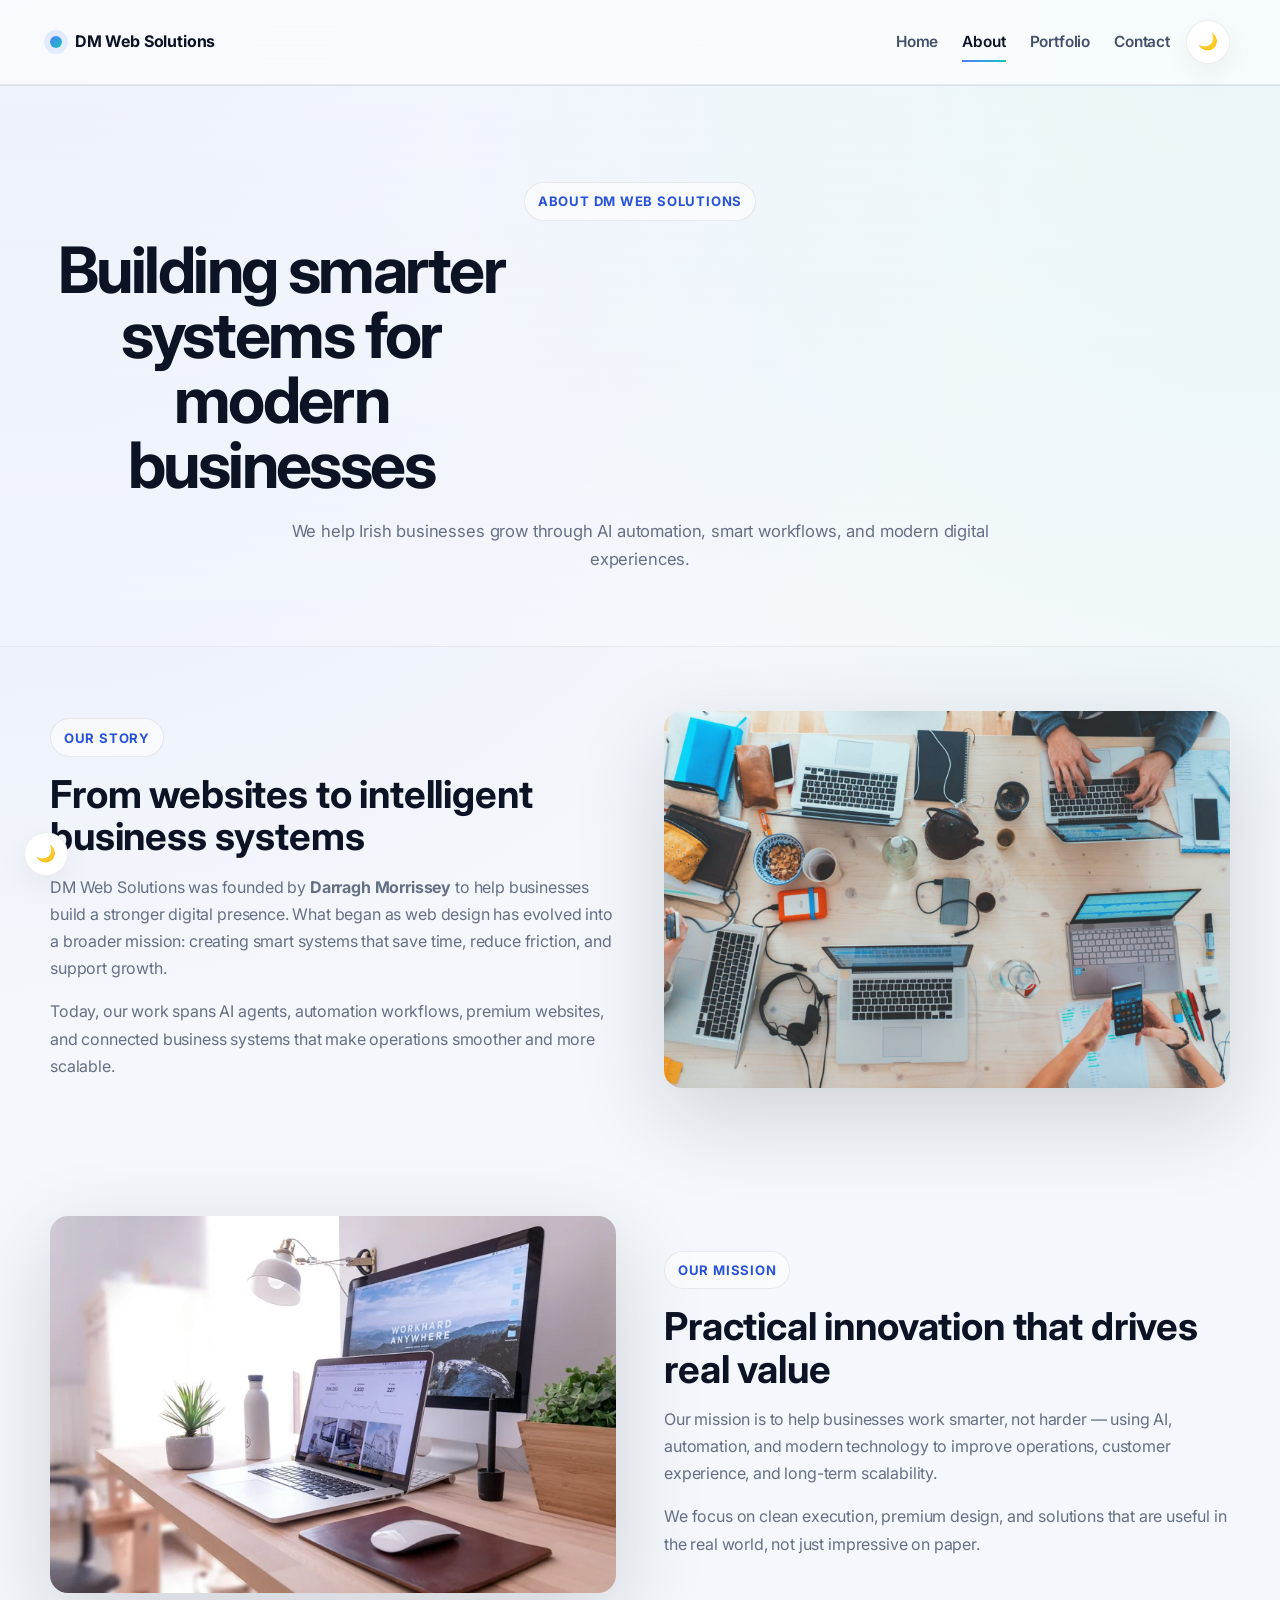
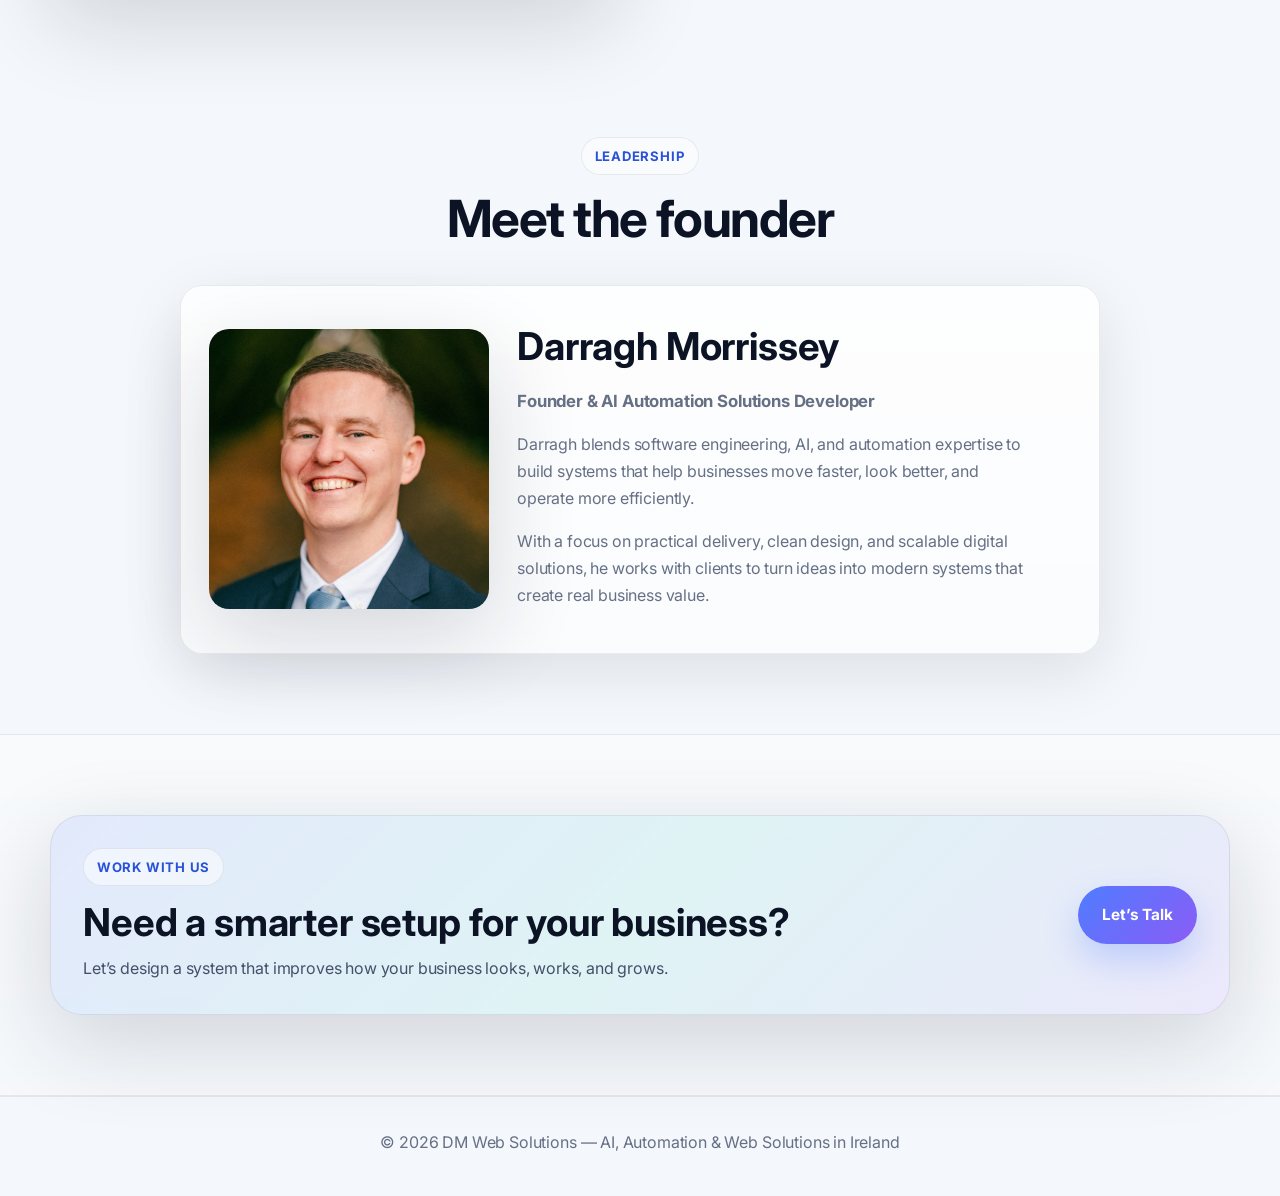
==== about.html @ f059a100 "Update branding and website content for AI automation positioning" ====
<!DOCTYPE html>
<html lang="en" data-theme="light">
<head>
  <meta charset="UTF-8" />
  <meta name="viewport" content="width=device-width, initial-scale=1.0" />
  <title>About | DM Web Solutions</title>
  <meta name="description" content="Learn more about DM Web Solutions and how we help businesses with AI automation, digital systems, and modern websites." />
  <link rel="stylesheet" href="styles/style.css" />
  <script defer src="scripts/main.js"></script>
</head>
<body>
  <div id="preloader"><div class="loader"></div></div>

  <header class="site-header" id="header">
    <div class="container nav-row">
      <a href="index.html" class="brand">
        <span class="logo-dot"></span>
        <strong>DM Web Solutions</strong>
      </a>

      <nav class="nav" id="nav">
        <a href="index.html">Home</a>
        <a href="about.html" class="active">About</a>
        <a href="portfolio.html">Portfolio</a>
        <a href="contact.html">Contact</a>
      </nav>

      <div class="nav-actions">
        <button class="theme-toggle" id="themeToggle" aria-label="Toggle theme">◐</button>
        <button class="nav-toggle" id="navToggle" aria-label="Open menu" aria-expanded="false">
          <span></span><span></span><span></span>
        </button>
      </div>
    </div>
  </header>

  <section class="about-hero subtle fade-in">
    <div class="container">
      <span class="eyebrow">About DM Web Solutions</span>
      <h1>Building smarter systems for modern businesses</h1>
      <p>
        We help Irish businesses grow through AI automation, smart workflows, and modern digital experiences.
      </p>
    </div>
  </section>

  <section class="about-section fade-in">
    <div class="about-text">
      <span class="section-kicker">Our Story</span>
      <h2>From websites to intelligent business systems</h2>
      <p>
        DM Web Solutions was founded by <strong>Darragh Morrissey</strong> to help businesses build a stronger digital presence.
        What began as web design has evolved into a broader mission: creating smart systems that save time, reduce friction,
        and support growth.
      </p>
      <p>
        Today, our work spans AI agents, automation workflows, premium websites, and connected business systems that make
        operations smoother and more scalable.
      </p>
    </div>
    <img src="images/web-solutions-team.png" alt="DM Web Solutions team working" />
  </section>

  <section class="about-section reverse fade-in">
    <div class="about-text">
      <span class="section-kicker">Our Mission</span>
      <h2>Practical innovation that drives real value</h2>
      <p>
        Our mission is to help businesses work smarter, not harder — using AI, automation, and modern technology to
        improve operations, customer experience, and long-term scalability.
      </p>
      <p>
        We focus on clean execution, premium design, and solutions that are useful in the real world, not just impressive on paper.
      </p>
    </div>
    <img src="images/web-solutions.png" alt="Workspace and digital systems" />
  </section>

  <section class="team-section fade-in">
    <div class="container">
      <div class="section-heading">
        <span class="section-kicker">Leadership</span>
        <h2 class="section-title">Meet the founder</h2>
      </div>

      <div class="founder-wrap">
        <div class="card founder-card">
          <img src="images/darragh1.jpg" alt="Darragh Morrissey" class="founder-photo" />

          <div class="founder-content">
            <h3>Darragh Morrissey</h3>
            <p class="founder-role"><strong>Founder & AI Automation Solutions Developer</strong></p>
            <p>
              Darragh blends software engineering, AI, and automation expertise to build systems that help businesses
              move faster, look better, and operate more efficiently.
            </p>
            <p>
              With a focus on practical delivery, clean design, and scalable digital solutions, he works with clients
              to turn ideas into modern systems that create real business value.
            </p>
          </div>
        </div>
      </div>
    </div>
  </section>

  <section class="cta subtle fade-in">
    <div class="container cta-row">
      <div>
        <span class="section-kicker">Work With Us</span>
        <h2>Need a smarter setup for your business?</h2>
        <p>Let’s design a system that improves how your business looks, works, and grows.</p>
      </div>
      <a href="contact.html" class="btn">Let’s Talk</a>
    </div>
  </section>

  <footer class="site-footer">
    <p>© <span id="year"></span> DM Web Solutions — AI, Automation & Web Solutions in Ireland</p>
  </footer>

  <button class="floating-theme" id="floatingTheme" title="Toggle theme">◐</button>
</body>
</html>
---- styles/style.css ----
@import url('https://fonts.googleapis.com/css2?family=Inter:wght@400;500;600;700;800&display=swap');

/* ---------------------------------
   Root Theme
----------------------------------- */
:root {
  --bg: #f4f7fb;
  --bg-elevated: rgba(255, 255, 255, 0.72);
  --surface: #ffffff;
  --surface-soft: #f7f9fc;
  --surface-strong: #eef3f9;
  --text: #0b1324;
  --text-soft: #44506a;
  --muted: #667085;
  --border: rgba(15, 23, 42, 0.08);
  --border-strong: rgba(15, 23, 42, 0.14);

  --primary: #4f7cff;
  --primary-strong: #2952d9;
  --secondary: #14c6b7;
  --accent: #8b5cf6;
  --danger: #ff5d5d;

  --glow: rgba(79, 124, 255, 0.18);
  --glow-strong: rgba(79, 124, 255, 0.28);

  --shadow-sm: 0 10px 30px rgba(16, 24, 40, 0.06);
  --shadow-md: 0 18px 60px rgba(16, 24, 40, 0.10);
  --shadow-lg: 0 28px 90px rgba(16, 24, 40, 0.16);

  --radius-sm: 14px;
  --radius-md: 22px;
  --radius-lg: 32px;

  --container: 1180px;
}

[data-theme="dark"] {
  --bg: #07111f;
  --bg-elevated: rgba(10, 18, 32, 0.78);
  --surface: #0d1728;
  --surface-soft: #101d32;
  --surface-strong: #16243c;
  --text: #edf3ff;
  --text-soft: #c7d3eb;
  --muted: #96a7c4;
  --border: rgba(255, 255, 255, 0.08);
  --border-strong: rgba(255, 255, 255, 0.14);

  --primary: #74a2ff;
  --primary-strong: #4f7cff;
  --secondary: #2ae2d0;
  --accent: #9d78ff;
  --danger: #ff7b7b;

  --glow: rgba(116, 162, 255, 0.18);
  --glow-strong: rgba(116, 162, 255, 0.32);

  --shadow-sm: 0 16px 40px rgba(0, 0, 0, 0.26);
  --shadow-md: 0 22px 70px rgba(0, 0, 0, 0.35);
  --shadow-lg: 0 30px 100px rgba(0, 0, 0, 0.44);
}

/* ---------------------------------
   Global Reset
----------------------------------- */
* {
  margin: 0;
  padding: 0;
  box-sizing: border-box;
}

html {
  scroll-behavior: smooth;
}

body {
  background:
    radial-gradient(circle at top left, rgba(79, 124, 255, 0.10), transparent 34%),
    radial-gradient(circle at top right, rgba(20, 198, 183, 0.10), transparent 28%),
    linear-gradient(180deg, var(--bg) 0%, var(--bg) 100%);
  color: var(--text);
  font-family: 'Inter', system-ui, -apple-system, BlinkMacSystemFont, 'Segoe UI', sans-serif;
  line-height: 1.7;
  letter-spacing: -0.01em;
  transition: background .35s ease, color .35s ease;
}

img {
  max-width: 100%;
  display: block;
  border-radius: 18px;
}

a {
  color: inherit;
  text-decoration: none;
}

button,
input,
textarea {
  font: inherit;
}

.container {
  width: min(100% - 2rem, var(--container));
  margin-inline: auto;
}

/* ---------------------------------
   Preloader
----------------------------------- */
#preloader {
  position: fixed;
  inset: 0;
  z-index: 9999;
  display: grid;
  place-items: center;
  background: var(--bg);
  transition: opacity .45s ease, visibility .45s ease;
}

#preloader.hide {
  opacity: 0;
  visibility: hidden;
}

.loader {
  width: 54px;
  height: 54px;
  border-radius: 50%;
  border: 3px solid var(--border);
  border-top-color: var(--primary);
  animation: spin .8s linear infinite;
}

@keyframes spin {
  to { transform: rotate(360deg); }
}

/* ---------------------------------
   Header
----------------------------------- */
.site-header {
  position: sticky;
  top: 0;
  z-index: 60;
  backdrop-filter: blur(18px);
  background: var(--bg-elevated);
  border-bottom: 1px solid var(--border);
}

.site-header.scrolled {
  box-shadow: var(--shadow-sm);
}

.nav-row {
  display: flex;
  align-items: center;
  justify-content: space-between;
  gap: 1rem;
  min-height: 84px;
}

.brand {
  display: inline-flex;
  align-items: center;
  gap: 0.8rem;
  font-size: 1rem;
  font-weight: 700;
  color: var(--text);
  white-space: nowrap;
}

.logo-dot {
  width: 12px;
  height: 12px;
  border-radius: 999px;
  background: linear-gradient(135deg, var(--primary), var(--secondary));
  box-shadow: 0 0 0 6px rgba(79, 124, 255, 0.12);
}

.nav {
  margin-left: auto;
  display: flex;
  align-items: center;
  gap: 1.5rem;
}

.nav a {
  position: relative;
  color: var(--text-soft);
  font-weight: 600;
  font-size: 0.96rem;
  transition: color .25s ease;
}

.nav a::after {
  content: "";
  position: absolute;
  left: 0;
  bottom: -0.45rem;
  width: 100%;
  height: 2px;
  background: linear-gradient(90deg, var(--primary), var(--secondary));
  transform: scaleX(0);
  transform-origin: left;
  transition: transform .25s ease;
}

.nav a:hover,
.nav a.active {
  color: var(--text);
}

.nav a:hover::after,
.nav a.active::after {
  transform: scaleX(1);
}

.nav-actions {
  display: flex;
  align-items: center;
  gap: 0.8rem;
}

.theme-toggle,
.floating-theme {
  width: 44px;
  height: 44px;
  border-radius: 999px;
  border: 1px solid var(--border);
  background: var(--surface);
  color: var(--text);
  display: grid;
  place-items: center;
  cursor: pointer;
  transition: transform .22s ease, border-color .22s ease, background .22s ease;
  box-shadow: var(--shadow-sm);
}

.theme-toggle:hover,
.floating-theme:hover {
  transform: translateY(-2px);
  border-color: var(--primary);
  background: var(--surface-soft);
}

.nav-toggle {
  display: none;
  flex-direction: column;
  gap: 4px;
  border: none;
  background: transparent;
  cursor: pointer;
}

.nav-toggle span {
  width: 24px;
  height: 2px;
  background: var(--text);
  border-radius: 999px;
}

/* ---------------------------------
   Hero
----------------------------------- */
.hero {
  position: relative;
  overflow: hidden;
  padding: 7rem 0 5rem;
}

.hero-home {
  min-height: calc(100vh - 84px);
  display: grid;
  align-items: center;
}

.hero::before {
  content: "";
  position: absolute;
  inset: 0;
  background:
    radial-gradient(circle at 15% 20%, rgba(79, 124, 255, 0.14), transparent 25%),
    radial-gradient(circle at 85% 18%, rgba(20, 198, 183, 0.12), transparent 22%),
    radial-gradient(circle at 70% 70%, rgba(139, 92, 246, 0.10), transparent 25%);
  pointer-events: none;
}

.hero-grid {
  position: relative;
  z-index: 1;
  display: grid;
  grid-template-columns: 1.2fr 0.9fr;
  gap: 2rem;
  align-items: center;
}

.hero-copy h1,
.about-hero h1 {
  font-size: clamp(2.5rem, 5vw, 4.7rem);
  line-height: 1.02;
  letter-spacing: -0.04em;
  margin-bottom: 1.2rem;
  max-width: 11ch;
}

.hero .lead,
.about-hero p {
  font-size: clamp(1rem, 1.3vw, 1.15rem);
  color: var(--muted);
  max-width: 62ch;
}

.eyebrow,
.section-kicker {
  display: inline-flex;
  align-items: center;
  gap: .5rem;
  padding: 0.45rem 0.8rem;
  border-radius: 999px;
  border: 1px solid var(--border);
  background: rgba(255,255,255,0.5);
  color: var(--primary-strong);
  font-size: 0.82rem;
  font-weight: 700;
  letter-spacing: 0.06em;
  text-transform: uppercase;
  margin-bottom: 1rem;
}

[data-theme="dark"] .eyebrow,
[data-theme="dark"] .section-kicker {
  background: rgba(255,255,255,0.03);
}

.hero-actions {
  display: flex;
  flex-wrap: wrap;
  gap: 1rem;
  margin-top: 2rem;
}

.hero-trust {
  display: grid;
  grid-template-columns: repeat(3, 1fr);
  gap: 1rem;
  margin-top: 2.2rem;
}

.trust-item {
  padding: 1rem 1.1rem;
  background: rgba(255,255,255,0.45);
  border: 1px solid var(--border);
  border-radius: var(--radius-sm);
  backdrop-filter: blur(10px);
}

[data-theme="dark"] .trust-item {
  background: rgba(255,255,255,0.03);
}

.trust-item strong {
  display: block;
  margin-bottom: 0.35rem;
  font-size: 0.95rem;
}

.trust-item span {
  color: var(--muted);
  font-size: 0.92rem;
}

.hero-panel {
  display: flex;
  justify-content: center;
}

.glass-card {
  width: min(100%, 450px);
  padding: 1.4rem;
  border-radius: 28px;
  border: 1px solid var(--border);
  background:
    linear-gradient(180deg, rgba(255,255,255,0.74), rgba(255,255,255,0.44));
  box-shadow: var(--shadow-lg);
  backdrop-filter: blur(18px);
}

[data-theme="dark"] .glass-card {
  background:
    linear-gradient(180deg, rgba(255,255,255,0.05), rgba(255,255,255,0.03));
}

.panel-top {
  display: flex;
  align-items: center;
  gap: 0.6rem;
  padding-bottom: 1rem;
  margin-bottom: 1rem;
  border-bottom: 1px solid var(--border);
  color: var(--text-soft);
  font-weight: 600;
}

.status-dot {
  width: 10px;
  height: 10px;
  border-radius: 999px;
  background: linear-gradient(135deg, var(--secondary), var(--primary));
  box-shadow: 0 0 0 6px rgba(20, 198, 183, 0.12);
}

.pipeline-step {
  display: flex;
  justify-content: space-between;
  gap: 1rem;
  padding: 1rem 1rem;
  border: 1px solid var(--border);
  border-radius: 18px;
  background: var(--surface);
  box-shadow: var(--shadow-sm);
}

.pipeline-step + .pipeline-step {
  margin-top: 0.9rem;
}

.pipeline-step span {
  color: var(--muted);
}

.pipeline-step strong {
  text-align: right;
}

/* ---------------------------------
   Buttons
----------------------------------- */
.btn,
.btn-ghost {
  display: inline-flex;
  align-items: center;
  justify-content: center;
  padding: 0.95rem 1.45rem;
  border-radius: 999px;
  font-weight: 700;
  font-size: 0.96rem;
  transition: transform .22s ease, box-shadow .22s ease, background .22s ease, border-color .22s ease;
}

.btn {
  color: #fff;
  background: linear-gradient(135deg, var(--primary), var(--accent));
  border: 1px solid transparent;
  box-shadow: 0 16px 34px var(--glow-strong);
}

.btn:hover {
  transform: translateY(-2px);
  box-shadow: 0 22px 42px var(--glow-strong);
}

.btn-ghost {
  color: var(--text);
  border: 1px solid var(--border-strong);
  background: rgba(255,255,255,0.48);
}

[data-theme="dark"] .btn-ghost {
  background: rgba(255,255,255,0.03);
}

.btn-ghost:hover {
  transform: translateY(-2px);
  border-color: var(--primary);
  background: var(--surface);
}

/* ---------------------------------
   Sections
----------------------------------- */
.section {
  padding: 5.5rem 0;
}

.section-heading {
  text-align: center;
  max-width: 760px;
  margin: 0 auto 2.4rem;
}

.section-title {
  font-size: clamp(2rem, 4vw, 3.2rem);
  line-height: 1.08;
  letter-spacing: -0.03em;
  margin-bottom: 0.9rem;
}

.section-intro {
  color: var(--muted);
}

.subtle {
  background:
    linear-gradient(180deg, rgba(255,255,255,0.35), rgba(255,255,255,0.18));
  border-top: 1px solid var(--border);
  border-bottom: 1px solid var(--border);
}

[data-theme="dark"] .subtle {
  background:
    linear-gradient(180deg, rgba(255,255,255,0.02), rgba(255,255,255,0.015));
}

.cards {
  display: grid;
  grid-template-columns: repeat(3, 1fr);
  gap: 1.4rem;
}

.card,
.mini-card {
  background: linear-gradient(180deg, rgba(255,255,255,0.82), rgba(255,255,255,0.62));
  border: 1px solid var(--border);
  border-radius: var(--radius-md);
  padding: 1.6rem;
  box-shadow: var(--shadow-md);
  transition: transform .24s ease, box-shadow .24s ease, border-color .24s ease;
}

[data-theme="dark"] .card,
[data-theme="dark"] .mini-card {
  background: linear-gradient(180deg, rgba(255,255,255,0.045), rgba(255,255,255,0.028));
}

.card:hover,
.mini-card:hover {
  transform: translateY(-6px);
  border-color: rgba(79, 124, 255, 0.28);
  box-shadow: var(--shadow-lg);
}

.card h3 {
  font-size: 1.15rem;
  margin-bottom: 0.65rem;
}

.card p {
  color: var(--muted);
}

.icon-badge {
  width: 50px;
  height: 50px;
  border-radius: 16px;
  display: grid;
  place-items: center;
  margin-bottom: 1rem;
  background: linear-gradient(135deg, rgba(79,124,255,0.14), rgba(20,198,183,0.14));
  font-size: 1.2rem;
}

.project-card img {
  aspect-ratio: 16 / 10;
  object-fit: cover;
  margin-bottom: 1rem;
  box-shadow: var(--shadow-sm);
}

.portfolio-preview,
.portfolio-grid {
  align-items: stretch;
}

.testimonials .card {
  text-align: center;
}

.testimonials strong {
  display: block;
  margin-top: 1rem;
  color: var(--text);
}

/* ---------------------------------
   About
----------------------------------- */
.about-hero {
  text-align: center;
  padding: 6rem 0 4.5rem;
}

.about-hero p {
  max-width: 760px;
  margin-inline: auto;
}

.about-section {
  width: min(100% - 2rem, var(--container));
  margin: 0 auto;
  display: grid;
  grid-template-columns: 1fr 1fr;
  gap: 3rem;
  align-items: center;
  padding: 4rem 0;
}

.about-section img {
  width: 100%;
  box-shadow: var(--shadow-lg);
}

.about-section h2 {
  font-size: clamp(1.8rem, 3vw, 2.6rem);
  line-height: 1.1;
  margin-bottom: 1rem;
}

.about-text p + p {
  margin-top: 1rem;
}

.about-text p {
  color: var(--muted);
}

.about-section.reverse {
  direction: rtl;
}

.about-section.reverse > * {
  direction: ltr;
}

.team-section {
  padding: 5rem 0;
}

.founder-wrap {
  display: flex;
  justify-content: center;
}

.founder-card {
  max-width: 920px;
  width: 100%;
  display: grid;
  grid-template-columns: 280px 1fr;
  gap: 1.75rem;
  align-items: center;
  padding: 1.75rem;
}

.founder-photo {
  width: 100%;
  aspect-ratio: 1 / 1;
  object-fit: cover;
  object-position: center top;
  border-radius: 20px;
  box-shadow: var(--shadow-lg);
}

.founder-content h3 {
  font-size: clamp(1.8rem, 3vw, 2.4rem);
  margin-bottom: 0.5rem;
  color: var(--text);
}

.founder-role {
  margin-bottom: 1rem;
  color: var(--primary-strong);
  font-size: 1.05rem;
  font-weight: 700;
}

.founder-content p {
  color: var(--muted);
  margin-bottom: 0.95rem;
  max-width: 52ch;
}

/* ---------------------------------
   Contact
----------------------------------- */
.contact-layout {
  display: grid;
  grid-template-columns: 1.1fr 0.85fr;
  gap: 1.5rem;
  align-items: start;
}

.contact-form {
  background: linear-gradient(180deg, rgba(255,255,255,0.88), rgba(255,255,255,0.68));
  border: 1px solid var(--border);
  border-radius: 28px;
  padding: 2rem;
  box-shadow: var(--shadow-lg);
}

[data-theme="dark"] .contact-form {
  background: linear-gradient(180deg, rgba(255,255,255,0.04), rgba(255,255,255,0.025));
}

.contact-form h2 {
  margin-bottom: 1.2rem;
  font-size: 1.5rem;
}

.contact-form label {
  display: block;
  margin-bottom: 0.45rem;
  font-weight: 600;
  color: var(--text);
}

.contact-form input,
.contact-form textarea {
  width: 100%;
  margin-bottom: 1rem;
  padding: 0.95rem 1rem;
  border-radius: 16px;
  border: 1px solid var(--border-strong);
  background: var(--surface);
  color: var(--text);
  transition: border-color .22s ease, box-shadow .22s ease, transform .22s ease;
}

.contact-form input::placeholder,
.contact-form textarea::placeholder {
  color: var(--muted);
}

.contact-form input:focus,
.contact-form textarea:focus {
  outline: none;
  border-color: var(--primary);
  box-shadow: 0 0 0 5px var(--glow);
}

.contact-form button {
  width: 100%;
  border: none;
  cursor: pointer;
}

.contact-side {
  display: grid;
  gap: 1.4rem;
}

.contact-info {
  background: linear-gradient(180deg, rgba(255,255,255,0.82), rgba(255,255,255,0.62));
  border: 1px solid var(--border);
  border-radius: 28px;
  padding: 1.6rem;
  box-shadow: var(--shadow-md);
}

[data-theme="dark"] .contact-info {
  background: linear-gradient(180deg, rgba(255,255,255,0.04), rgba(255,255,255,0.025));
}

.contact-info h2 {
  margin-bottom: 1rem;
}

.info-row {
  display: grid;
  gap: 1rem;
}

.info-item {
  display: flex;
  align-items: center;
  gap: 0.9rem;
  padding: 1rem;
  border-radius: 18px;
  border: 1px solid var(--border);
  background: var(--surface);
  color: var(--text);
}

.info-item svg {
  width: 20px;
  height: 20px;
  fill: var(--primary);
  flex-shrink: 0;
}

.info-item a {
  color: var(--primary-strong);
  font-weight: 600;
}

.clean-list {
  list-style: none;
  display: grid;
  gap: 0.85rem;
  margin-top: 1rem;
}

.clean-list li {
  position: relative;
  padding-left: 1.3rem;
  color: var(--muted);
}

.clean-list li::before {
  content: "";
  position: absolute;
  left: 0;
  top: 0.72rem;
  width: 8px;
  height: 8px;
  border-radius: 999px;
  background: linear-gradient(135deg, var(--primary), var(--secondary));
}

/* ---------------------------------
   CTA
----------------------------------- */
.cta {
  padding: 5rem 0;
}

.cta-row {
  display: flex;
  align-items: center;
  justify-content: space-between;
  gap: 2rem;
  padding: 2rem;
  border-radius: var(--radius-lg);
  border: 1px solid var(--border);
  background:
    linear-gradient(135deg, rgba(79,124,255,0.12), rgba(20,198,183,0.10), rgba(139,92,246,0.10));
  box-shadow: var(--shadow-lg);
}

.cta-row h2 {
  font-size: clamp(1.8rem, 3vw, 2.8rem);
  line-height: 1.08;
  margin-bottom: 0.7rem;
}

.cta-row p {
  color: var(--text-soft);
  max-width: 60ch;
}

/* ---------------------------------
   Footer
----------------------------------- */
.site-footer {
  border-top: 1px solid var(--border);
  padding: 2rem 1rem 2.5rem;
  text-align: center;
  color: var(--muted);
  background: transparent;
}

.floating-theme {
  position: fixed;
  bottom: 24px;
  left: 24px;
  z-index: 80;
}

/* ---------------------------------
   Reveal / Fade
----------------------------------- */
.reveal,
.fade-in {
  opacity: 0;
  transform: translateY(26px);
  transition: opacity .65s ease, transform .65s ease;
}

.reveal.in,
.fade-in.visible {
  opacity: 1;
  transform: translateY(0);
}

/* ---------------------------------
   Compact Hero Variant
----------------------------------- */
.hero-compact {
  min-height: auto;
  padding: 5.5rem 0 3rem;
  text-align: center;
}

.hero-compact h1 {
  max-width: none;
  margin-inline: auto;
}

.hero-compact .lead {
  margin-inline: auto;
}

/* ---------------------------------
   Responsive
----------------------------------- */
@media (max-width: 1024px) {
  .hero-grid,
  .about-section,
  .contact-layout,
  .cta-row {
    grid-template-columns: 1fr;
  }

  .cta-row {
    display: grid;
  }

  .hero-copy h1,
  .about-hero h1 {
    max-width: 100%;
  }

  .hero-trust {
    grid-template-columns: 1fr;
  }

  .cards {
    grid-template-columns: repeat(2, 1fr);
  }

  .founder-card {
    grid-template-columns: 1fr;
    text-align: center;
    max-width: 680px;
  }

  .founder-photo {
    max-width: 300px;
    margin: 0 auto;
  }

  .founder-content p {
    max-width: 100%;
  }
}

@media (max-width: 768px) {
  .nav {
    display: none;
    position: absolute;
    top: 84px;
    right: 1rem;
    width: min(88vw, 300px);
    flex-direction: column;
    align-items: flex-start;
    gap: 1rem;
    padding: 1.2rem;
    border-radius: 22px;
    border: 1px solid var(--border);
    background: var(--surface);
    box-shadow: var(--shadow-lg);
  }

  .nav.open {
    display: flex;
  }

  .nav-toggle {
    display: flex;
  }

  .cards {
    grid-template-columns: 1fr;
  }

  .hero {
    padding: 5rem 0 4rem;
  }

  .section {
    padding: 4.2rem 0;
  }

  .cta-row {
    padding: 1.4rem;
  }

  .contact-form,
  .contact-info,
  .card,
  .mini-card {
    padding: 1.25rem;
  }

  .floating-theme {
    left: 16px;
    bottom: 16px;
  }

  .about-hero {
    padding: 4.5rem 0 3.5rem;
  }

  .about-section {
    gap: 2rem;
    padding: 3rem 0;
  }

  .founder-card {
    padding: 1.4rem;
  }

  .founder-photo {
    max-width: 240px;
  }
}
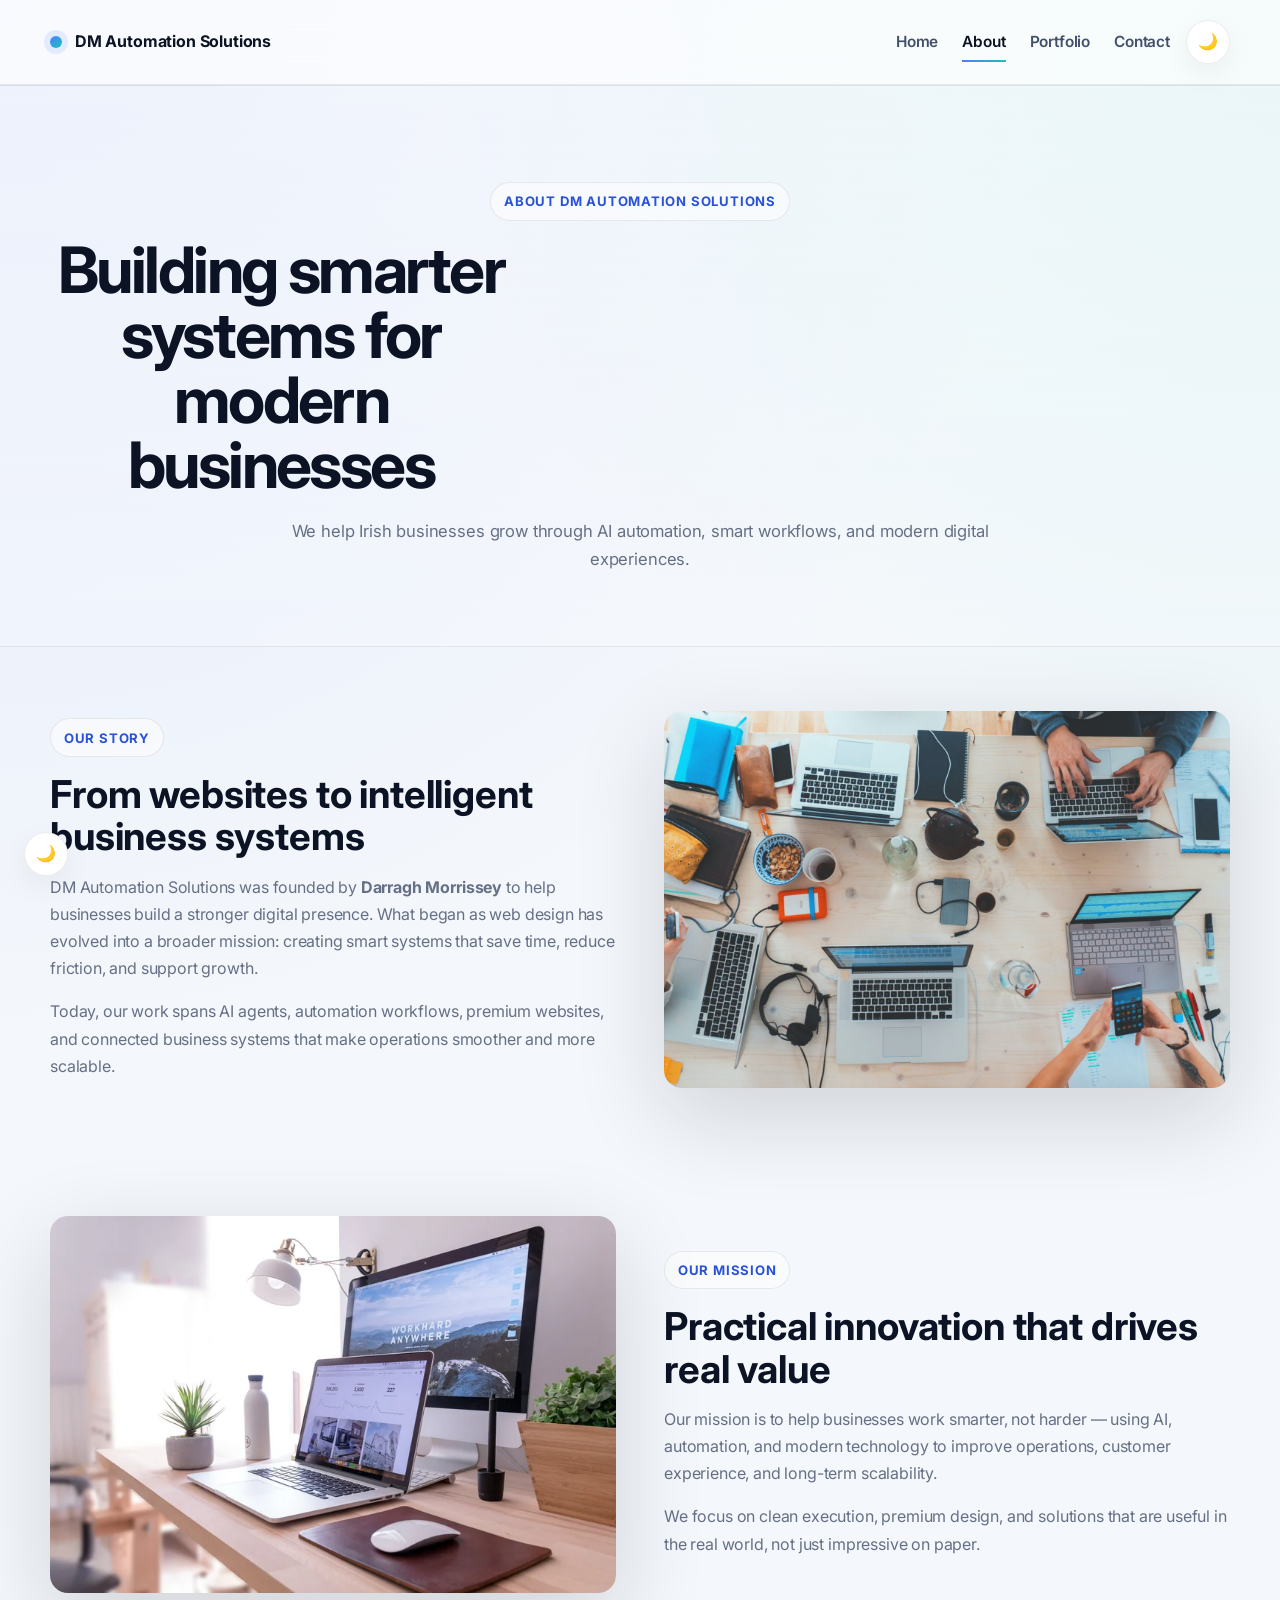
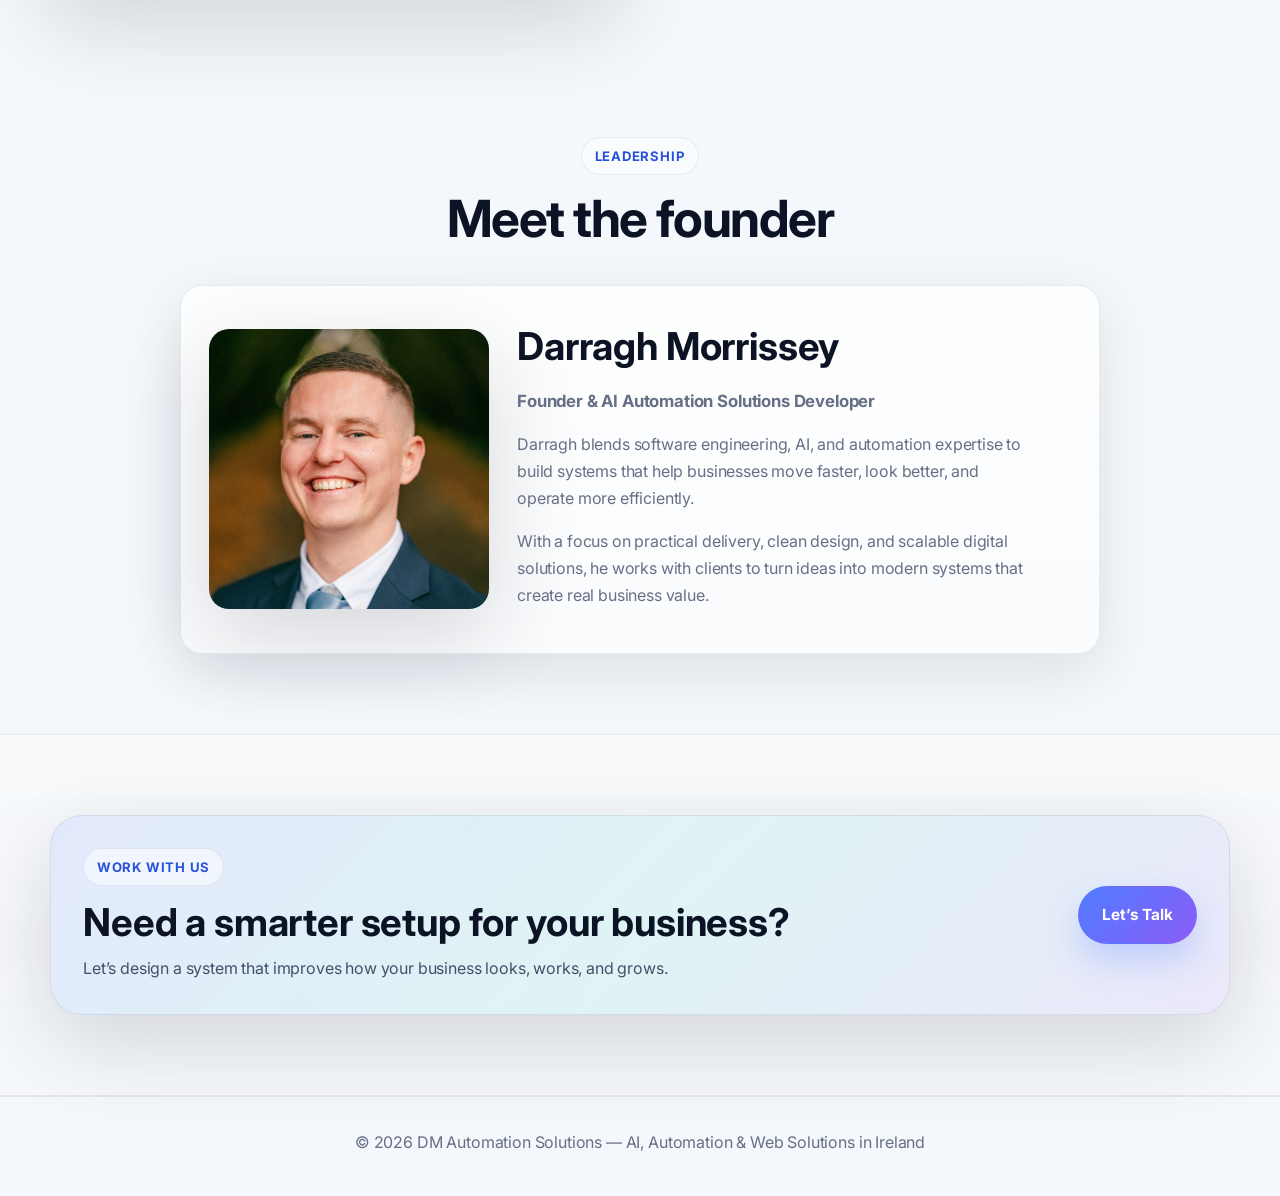
==== commit 6bdfe470: "Rebrand to DM Automation Solutions + updates" ====
--- a/about.html
+++ b/about.html
@@ -3,8 +3,8 @@
 <head>
   <meta charset="UTF-8" />
   <meta name="viewport" content="width=device-width, initial-scale=1.0" />
-  <title>About | DM Web Solutions</title>
-  <meta name="description" content="Learn more about DM Web Solutions and how we help businesses with AI automation, digital systems, and modern websites." />
+  <title>About | DM Automation Solutions</title>
+  <meta name="description" content="Learn more about DM Automation Solutions and how we help businesses with AI automation, digital systems, and modern websites." />
   <link rel="stylesheet" href="styles/style.css" />
   <script defer src="scripts/main.js"></script>
 </head>
@@ -15,7 +15,7 @@
     <div class="container nav-row">
       <a href="index.html" class="brand">
         <span class="logo-dot"></span>
-        <strong>DM Web Solutions</strong>
+        <strong>DM Automation Solutions</strong>
       </a>
 
       <nav class="nav" id="nav">
@@ -36,7 +36,7 @@
 
   <section class="about-hero subtle fade-in">
     <div class="container">
-      <span class="eyebrow">About DM Web Solutions</span>
+      <span class="eyebrow">About DM Automation Solutions</span>
       <h1>Building smarter systems for modern businesses</h1>
       <p>
         We help Irish businesses grow through AI automation, smart workflows, and modern digital experiences.
@@ -49,7 +49,7 @@
       <span class="section-kicker">Our Story</span>
       <h2>From websites to intelligent business systems</h2>
       <p>
-        DM Web Solutions was founded by <strong>Darragh Morrissey</strong> to help businesses build a stronger digital presence.
+        DM Automation Solutions was founded by <strong>Darragh Morrissey</strong> to help businesses build a stronger digital presence.
         What began as web design has evolved into a broader mission: creating smart systems that save time, reduce friction,
         and support growth.
       </p>
@@ -58,7 +58,7 @@
         operations smoother and more scalable.
       </p>
     </div>
-    <img src="images/web-solutions-team.png" alt="DM Web Solutions team working" />
+    <img src="images/web-solutions-team.png" alt="DM Automation Solutions team working" />
   </section>
 
   <section class="about-section reverse fade-in">
@@ -116,7 +116,7 @@
   </section>
 
   <footer class="site-footer">
-    <p>© <span id="year"></span> DM Web Solutions — AI, Automation & Web Solutions in Ireland</p>
+    <p>© <span id="year"></span> DM Automation Solutions — AI, Automation & Web Solutions in Ireland</p>
   </footer>
 
   <button class="floating-theme" id="floatingTheme" title="Toggle theme">◐</button>
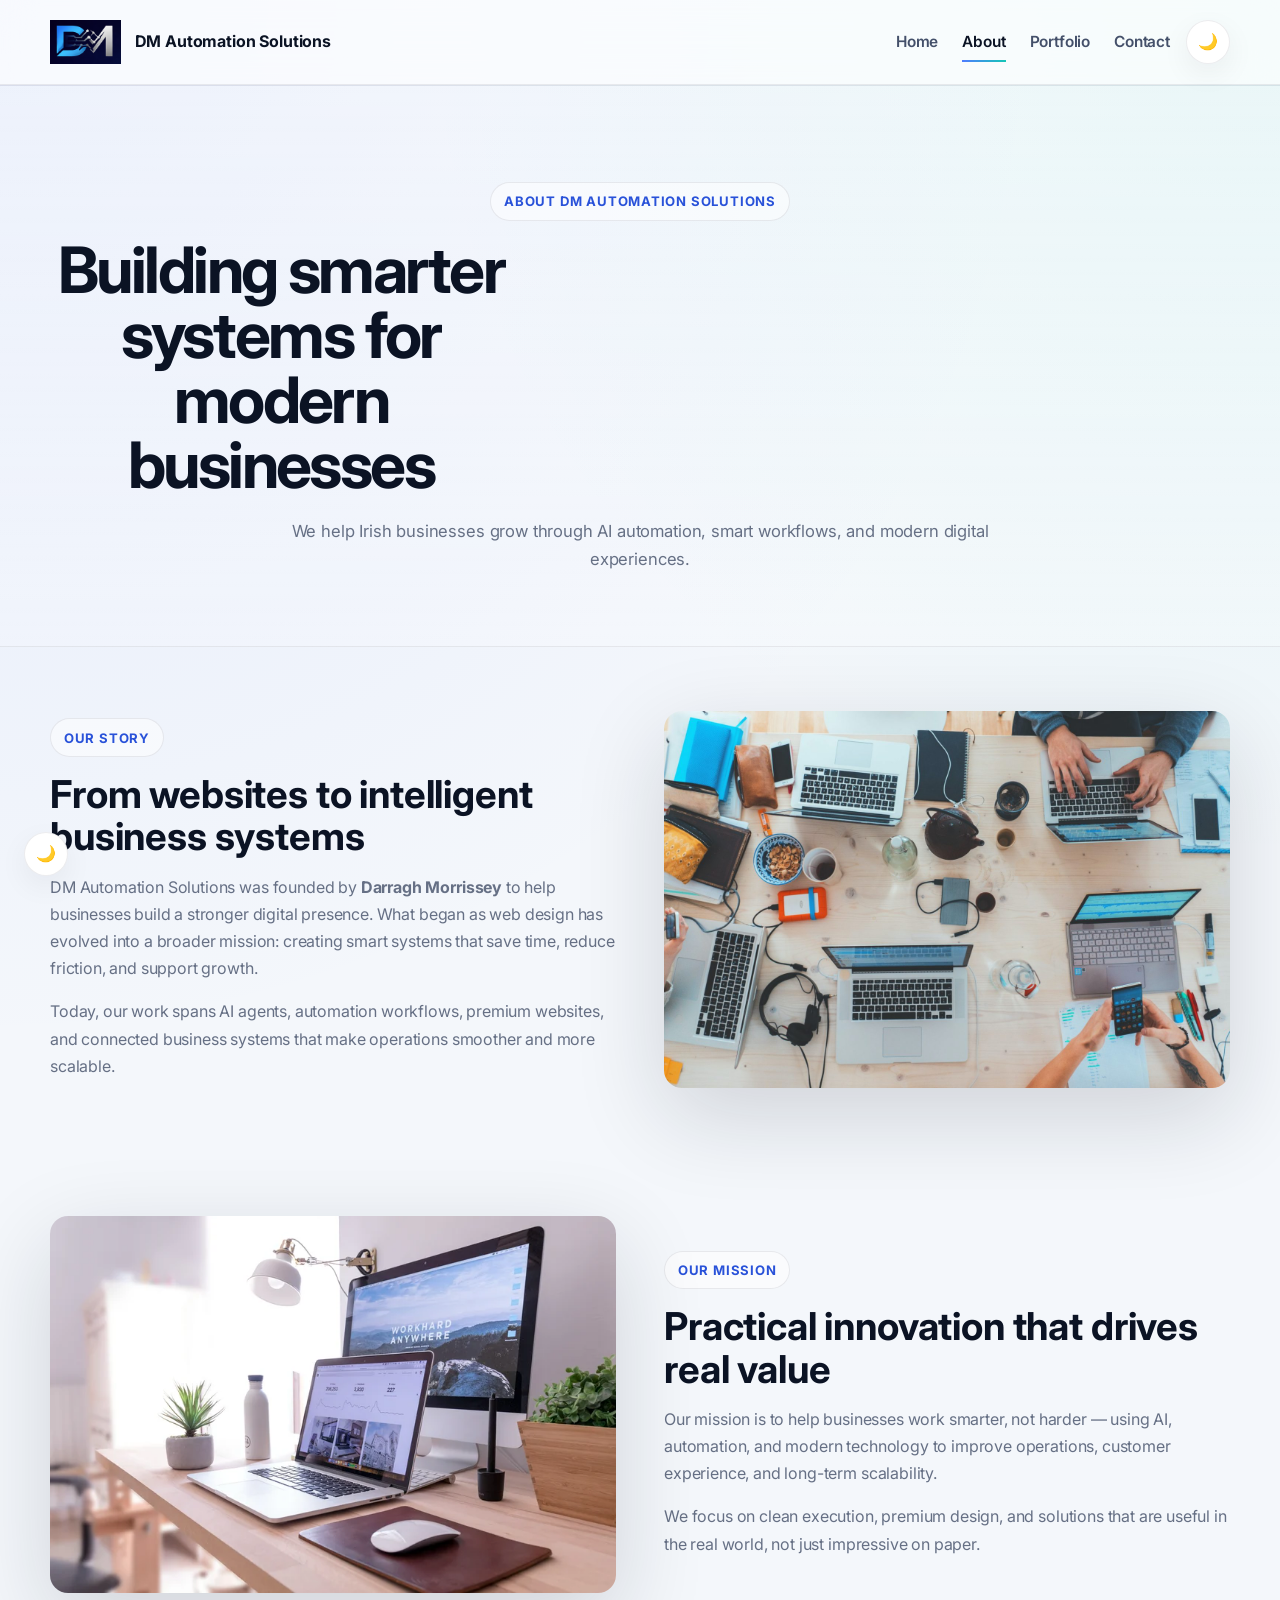
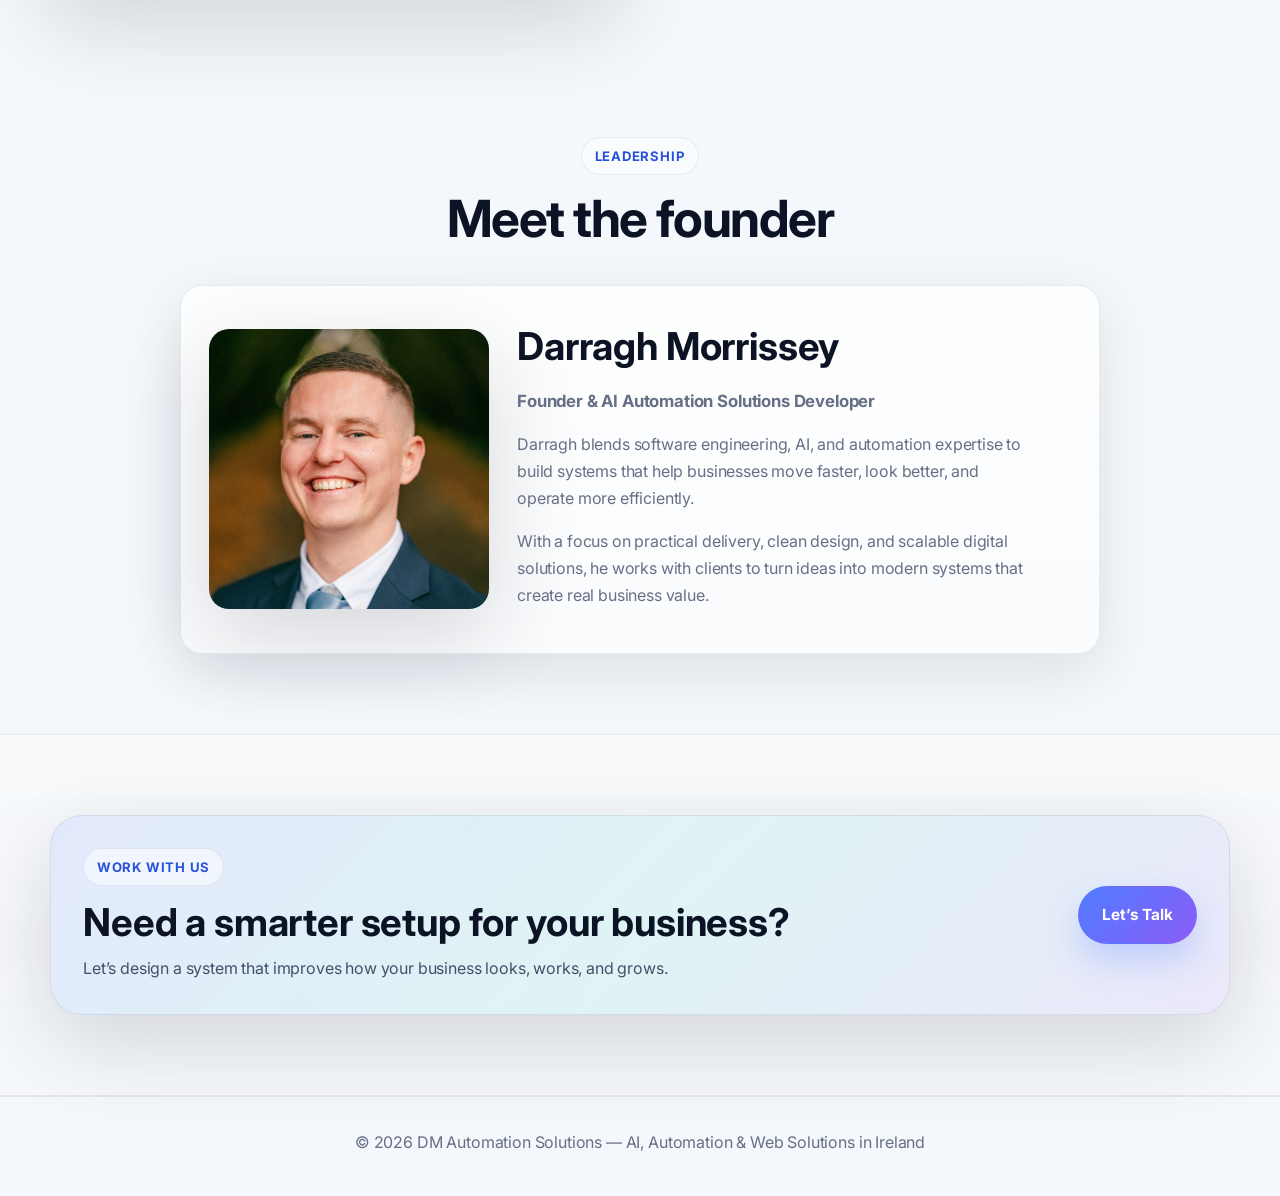
==== commit 3f0e8463: "Update logo, favicon, and site improvements" ====
--- a/about.html
+++ b/about.html
@@ -6,6 +6,7 @@
   <title>About | DM Automation Solutions</title>
   <meta name="description" content="Learn more about DM Automation Solutions and how we help businesses with AI automation, digital systems, and modern websites." />
   <link rel="stylesheet" href="styles/style.css" />
+  <link rel="icon" href="images/favicon.png" />
   <script defer src="scripts/main.js"></script>
 </head>
 <body>
@@ -14,8 +15,8 @@
   <header class="site-header" id="header">
     <div class="container nav-row">
       <a href="index.html" class="brand">
-        <span class="logo-dot"></span>
-        <strong>DM Automation Solutions</strong>
+        <img src="images/logo.png" alt="DM Automation Solutions logo" class="site-logo" />
+        <span class="brand-text">DM Automation Solutions</span>
       </a>
 
       <nav class="nav" id="nav">
--- a/styles/style.css
+++ b/styles/style.css
@@ -166,19 +166,28 @@
 .brand {
   display: inline-flex;
   align-items: center;
-  gap: 0.8rem;
+  gap: 0.85rem;
   font-size: 1rem;
   font-weight: 700;
   color: var(--text);
   white-space: nowrap;
-}
-
-.logo-dot {
-  width: 12px;
-  height: 12px;
-  border-radius: 999px;
-  background: linear-gradient(135deg, var(--primary), var(--secondary));
-  box-shadow: 0 0 0 6px rgba(79, 124, 255, 0.12);
+  flex-shrink: 0;
+}
+
+.site-logo {
+  height: 44px;
+  width: auto;
+  display: block;
+  object-fit: contain;
+  border-radius: 0;
+  flex-shrink: 0;
+}
+
+.brand strong {
+  font-size: 1rem;
+  line-height: 1;
+  letter-spacing: -0.02em;
+  color: var(--text);
 }
 
 .nav {
@@ -1015,4 +1024,30 @@
   .founder-photo {
     max-width: 240px;
   }
+
+  .brand strong {
+    font-size: 0.9rem;
+  }
+
+  .site-logo {
+    height: 38px;
+  }
+}
+
+@media (max-width: 520px) {
+  .brand strong {
+    display: none;
+  }
+
+  .site-logo {
+    height: 42px;
+  }
+
+  .nav-row {
+    min-height: 76px;
+  }
+
+  .nav {
+    top: 76px;
+  }
 }
